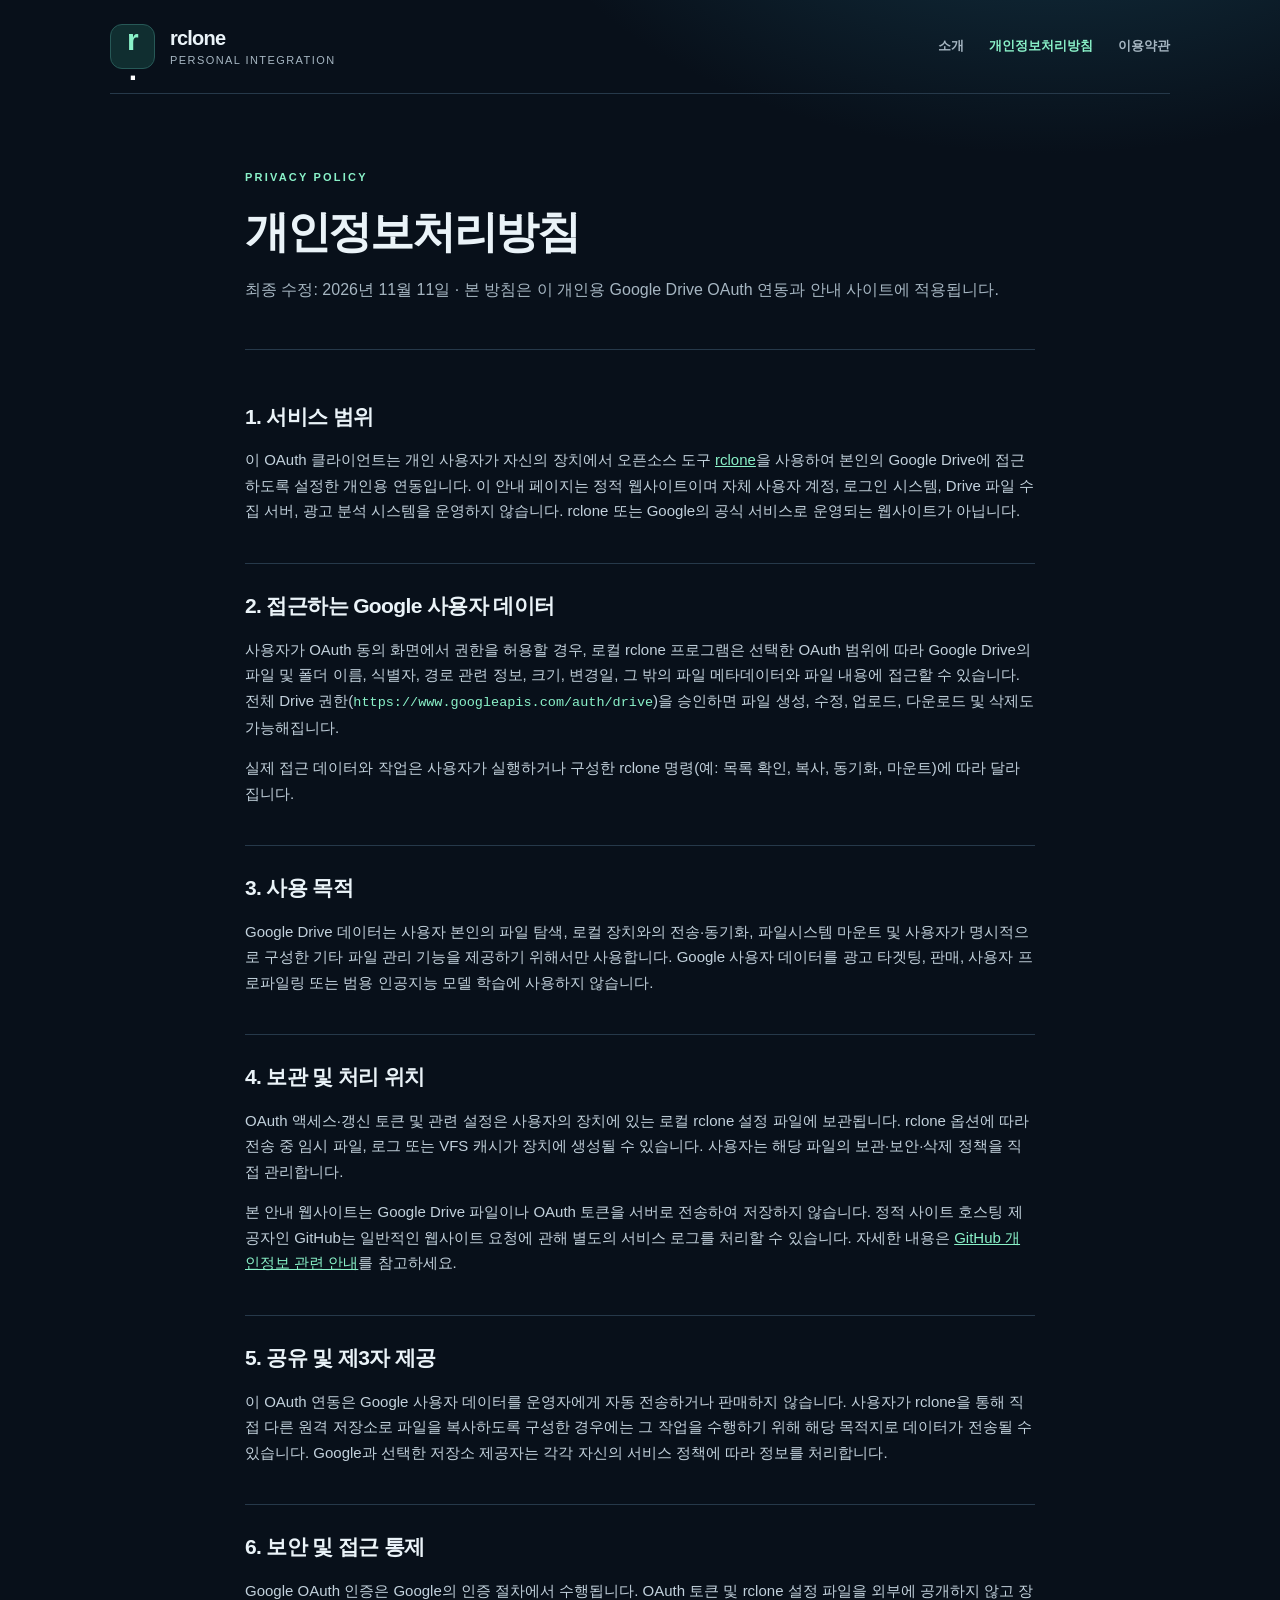
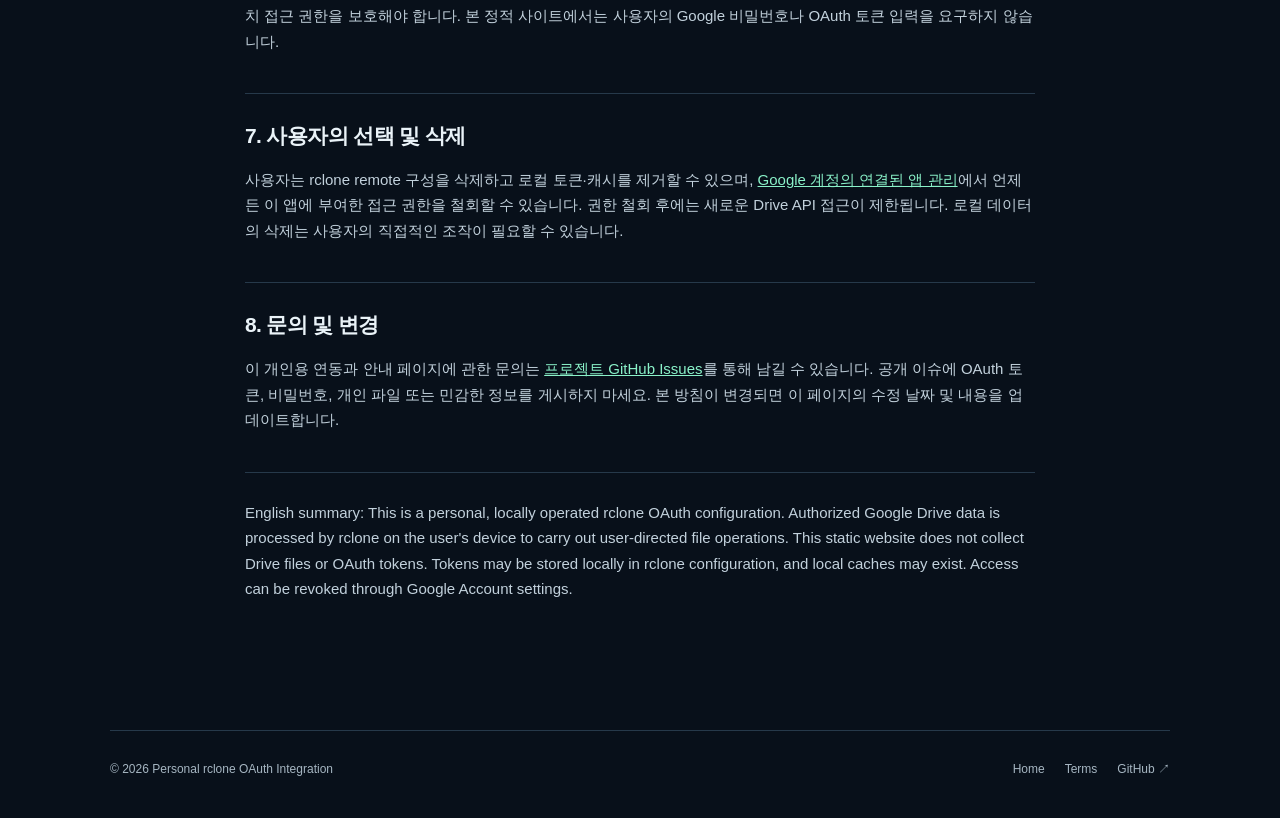
==== privacy.html @ 4a531f1f "Publish clear Google API privacy policy" ====
<!doctype html>
<html lang="ko">
<head>
  <meta charset="utf-8">
  <meta name="viewport" content="width=device-width, initial-scale=1">
  <meta name="color-scheme" content="dark light">
  <meta name="description" content="개인 rclone Google Drive OAuth 연동의 개인정보처리방침">
  <title>개인정보처리방침 | rclone Personal Integration</title>
  <link rel="stylesheet" href="./style.css">
</head>
<body>
<div class="site-shell">
  <header class="site-header">
    <a class="brand" href="./" aria-label="홈으로"><span class="brand-mark" aria-hidden="true">r<span class="brand-dot">.</span></span><span>rclone <small>personal integration</small></span></a>
    <nav aria-label="주 메뉴"><a href="./">소개</a><a class="active" aria-current="page" href="./privacy.html">개인정보처리방침</a><a href="./terms.html">이용약관</a></nav>
  </header>
  <main class="legal-page">
    <div class="legal-heading">
      <span class="section-index">PRIVACY POLICY</span>
      <h1>개인정보처리방침</h1>
      <p>최종 수정: 2026년 11월 11일 · 본 방침은 이 개인용 Google Drive OAuth 연동과 안내 사이트에 적용됩니다.</p>
    </div>
    <div class="legal-body">
      <section>
        <h2>1. 서비스 범위</h2>
        <p>이 OAuth 클라이언트는 개인 사용자가 자신의 장치에서 오픈소스 도구 <a href="https://rclone.org/" target="_blank" rel="noopener noreferrer">rclone</a>을 사용하여 본인의 Google Drive에 접근하도록 설정한 개인용 연동입니다. 이 안내 페이지는 정적 웹사이트이며 자체 사용자 계정, 로그인 시스템, Drive 파일 수집 서버, 광고 분석 시스템을 운영하지 않습니다. rclone 또는 Google의 공식 서비스로 운영되는 웹사이트가 아닙니다.</p>
      </section>
      <section>
        <h2>2. 접근하는 Google 사용자 데이터</h2>
        <p>사용자가 OAuth 동의 화면에서 권한을 허용할 경우, 로컬 rclone 프로그램은 선택한 OAuth 범위에 따라 Google Drive의 파일 및 폴더 이름, 식별자, 경로 관련 정보, 크기, 변경일, 그 밖의 파일 메타데이터와 파일 내용에 접근할 수 있습니다. 전체 Drive 권한(<code>https://www.googleapis.com/auth/drive</code>)을 승인하면 파일 생성, 수정, 업로드, 다운로드 및 삭제도 가능해집니다.</p>
        <p>실제 접근 데이터와 작업은 사용자가 실행하거나 구성한 rclone 명령(예: 목록 확인, 복사, 동기화, 마운트)에 따라 달라집니다.</p>
      </section>
      <section>
        <h2>3. 사용 목적</h2>
        <p>Google Drive 데이터는 사용자 본인의 파일 탐색, 로컬 장치와의 전송·동기화, 파일시스템 마운트 및 사용자가 명시적으로 구성한 기타 파일 관리 기능을 제공하기 위해서만 사용합니다. Google 사용자 데이터를 광고 타겟팅, 판매, 사용자 프로파일링 또는 범용 인공지능 모델 학습에 사용하지 않습니다.</p>
      </section>
      <section>
        <h2>4. 보관 및 처리 위치</h2>
        <p>OAuth 액세스·갱신 토큰 및 관련 설정은 사용자의 장치에 있는 로컬 rclone 설정 파일에 보관됩니다. rclone 옵션에 따라 전송 중 임시 파일, 로그 또는 VFS 캐시가 장치에 생성될 수 있습니다. 사용자는 해당 파일의 보관·보안·삭제 정책을 직접 관리합니다.</p>
        <p>본 안내 웹사이트는 Google Drive 파일이나 OAuth 토큰을 서버로 전송하여 저장하지 않습니다. 정적 사이트 호스팅 제공자인 GitHub는 일반적인 웹사이트 요청에 관해 별도의 서비스 로그를 처리할 수 있습니다. 자세한 내용은 <a href="https://docs.github.com/en/site-policy/privacy-policies/github-general-privacy-statement" target="_blank" rel="noopener noreferrer">GitHub 개인정보 관련 안내</a>를 참고하세요.</p>
      </section>
      <section>
        <h2>5. 공유 및 제3자 제공</h2>
        <p>이 OAuth 연동은 Google 사용자 데이터를 운영자에게 자동 전송하거나 판매하지 않습니다. 사용자가 rclone을 통해 직접 다른 원격 저장소로 파일을 복사하도록 구성한 경우에는 그 작업을 수행하기 위해 해당 목적지로 데이터가 전송될 수 있습니다. Google과 선택한 저장소 제공자는 각각 자신의 서비스 정책에 따라 정보를 처리합니다.</p>
      </section>
      <section>
        <h2>6. 보안 및 접근 통제</h2>
        <p>Google OAuth 인증은 Google의 인증 절차에서 수행됩니다. OAuth 토큰 및 rclone 설정 파일을 외부에 공개하지 않고 장치 접근 권한을 보호해야 합니다. 본 정적 사이트에서는 사용자의 Google 비밀번호나 OAuth 토큰 입력을 요구하지 않습니다.</p>
      </section>
      <section>
        <h2>7. 사용자의 선택 및 삭제</h2>
        <p>사용자는 rclone remote 구성을 삭제하고 로컬 토큰·캐시를 제거할 수 있으며, <a href="https://myaccount.google.com/permissions" target="_blank" rel="noopener noreferrer">Google 계정의 연결된 앱 관리</a>에서 언제든 이 앱에 부여한 접근 권한을 철회할 수 있습니다. 권한 철회 후에는 새로운 Drive API 접근이 제한됩니다. 로컬 데이터의 삭제는 사용자의 직접적인 조작이 필요할 수 있습니다.</p>
      </section>
      <section>
        <h2>8. 문의 및 변경</h2>
        <p>이 개인용 연동과 안내 페이지에 관한 문의는 <a href="https://github.com/op06072/rclone-oauth-site/issues" target="_blank" rel="noopener noreferrer">프로젝트 GitHub Issues</a>를 통해 남길 수 있습니다. 공개 이슈에 OAuth 토큰, 비밀번호, 개인 파일 또는 민감한 정보를 게시하지 마세요. 본 방침이 변경되면 이 페이지의 수정 날짜 및 내용을 업데이트합니다.</p>
      </section>
      <p class="legal-footnote">English summary: This is a personal, locally operated rclone OAuth configuration. Authorized Google Drive data is processed by rclone on the user's device to carry out user-directed file operations. This static website does not collect Drive files or OAuth tokens. Tokens may be stored locally in rclone configuration, and local caches may exist. Access can be revoked through Google Account settings.</p>
    </div>
  </main>
  <footer class="site-footer"><span>© 2026 Personal rclone OAuth Integration</span><div><a href="./">Home</a><a href="./terms.html">Terms</a><a href="https://github.com/op06072/rclone-oauth-site" target="_blank" rel="noopener noreferrer">GitHub ↗</a></div></footer>
</div>
</body>
</html>
---- style.css ----
:root {
  font-family: -apple-system, BlinkMacSystemFont, "Segoe UI", "Noto Sans KR", "Apple SD Gothic Neo", sans-serif;
  color-scheme: dark;
  --bg: #08101a;
  --surface: #101d2a;
  --surface-2: #152434;
  --text: #eaf3f8;
  --muted: #a6b6c2;
  --line: #26394a;
  --accent: #8af2c9;
  --accent-dark: #0b362c;
}
* { box-sizing: border-box; }
html { scroll-behavior: smooth; }
body { margin: 0; background: radial-gradient(900px 560px at 82% -8%, #15394a 0%, transparent 62%), var(--bg); color: var(--text); line-height: 1.7; }
a { color: inherit; }
a:hover { color: var(--accent); }
a:focus-visible { outline: 2px solid var(--accent); outline-offset: 4px; border-radius: 4px; }
.site-shell { max-width: 1120px; padding: 0 30px; margin: auto; }
.site-header { min-height: 94px; display: flex; gap: 24px; justify-content: space-between; align-items: center; border-bottom: 1px solid var(--line); }
.brand { display: flex; align-items: center; gap: 15px; font-weight: 700; font-size: 20px; text-decoration: none; letter-spacing: -.04em; line-height: 1.3; }
.brand small { display: block; font-size: 11px; font-weight: 500; color: var(--muted); letter-spacing: .13em; text-transform: uppercase; margin-top: 2px; }
.brand-mark { display: grid; place-items: center; width: 45px; height: 45px; color: var(--accent); background: #102e30; border: 1px solid #275957; border-radius: 12px; font-size: 30px; line-height: 1; font-weight: 800; }
.brand-dot { color: #fff; }
nav { display: flex; gap: 25px; flex-wrap: wrap; }
nav a { text-decoration: none; font-size: 13px; font-weight: 600; color: var(--muted); }
nav a.active { color: var(--accent); }
.hero { padding: 105px 0 96px; max-width: 790px; }
.eyebrow, .section-index { font-size: 11px; font-weight: 750; letter-spacing: .2em; color: var(--accent); }
.eyebrow { display: flex; align-items: center; gap: 10px; }
.status-dot { height: 7px; width: 7px; border-radius: 100%; background: var(--accent); box-shadow: 0 0 0 5px #78ecc21f; }
h1, h2, h3, p { margin-top: 0; }
h1 { font-size: clamp(49px, 8vw, 91px); line-height: 1.09; letter-spacing: -.072em; font-weight: 780; margin: 32px 0; }
h1 em { font-style: normal; color: var(--accent); }
.lead { max-width: 690px; font-size: clamp(17px, 2vw, 20px); color: #c4d3dd; line-height: 1.9; }
.lead strong { color: #fff; }
.hero-actions { display: flex; gap: 12px; flex-wrap: wrap; margin-top: 34px; }
.btn { display: inline-flex; align-items: center; justify-content: center; gap: 17px; min-height: 49px; padding: 12px 21px; border-radius: 10px; border: 1px solid var(--line); font-weight: 700; font-size: 13px; text-decoration: none; transition: transform .15s, border-color .15s; }
.btn:hover { transform: translateY(-2px); }
.btn.primary { color: #0d3029; background: var(--accent); border-color: var(--accent); }
.btn.primary:hover { color: #0d3029; background: #a7f8d8; }
.btn.secondary { color: var(--text); background: #142330; }
.btn.secondary:hover { color: var(--accent); border-color: #446778; }
.subtle, .fine-print { font-size: 12px; color: var(--muted); line-height: 1.9; }
.subtle { max-width: 720px; margin-top: 27px; }
.section { padding: 76px 0; border-top: 1px solid var(--line); }
.section-heading { margin-bottom: 32px; }
.section-heading h2, .end-panel h2, .legal-heading h1 { font-size: clamp(28px, 4.2vw, 44px); line-height: 1.28; letter-spacing: -.052em; margin: 15px 0; }
.section-heading p { color: var(--muted); margin-bottom: 0; }
.feature-grid { display: grid; grid-template-columns: repeat(3, minmax(0,1fr)); gap: 16px; }
.feature { border: 1px solid var(--line); border-radius: 15px; background: linear-gradient(145deg, #162838, #0e1b28); padding: 29px 25px; min-height: 220px; }
.feature-icon { font-size: 12px; color: var(--accent); font-weight: 750; letter-spacing: .13em; }
.feature h3 { margin: 32px 0 10px; font-size: 21px; }
.feature p { margin: 0; color: var(--muted); font-size: 14px; }
.process { display: flex; align-items: center; gap: 22px; margin-bottom: 22px; }
.process-item { flex: 1; padding: 27px; border-radius: 13px; background: var(--surface); border: 1px solid var(--line); }
.process-item span { color: var(--accent); font-size: 12px; font-weight: 750; }
.process-item strong { display: block; margin-top: 7px; font-size: 18px; }
.process-item small { display: block; color: var(--muted); margin-top: 6px; font-size: 12px; }
.process-arrow { color: var(--accent); font-size: 25px; }
.notice { padding: 23px 27px; border: 1px solid #2e5e55; background: linear-gradient(130deg, #102b2a, #10232c); border-radius: 12px; }
.notice strong { color: var(--accent); font-size: 14px; }
.notice p { color: #c3d4da; margin: 7px 0 0; font-size: 14px; }
.permission-row { display: flex; gap: 35px; align-items: flex-start; justify-content: space-between; border: 1px solid var(--line); border-radius: 14px; padding: 28px; background: var(--surface); }
.permission-row h3 { margin-bottom: 7px; }
.permission-row p { font-size: 14px; color: var(--muted); margin-bottom: 0; max-width: 680px; }
code { font-family: ui-monospace, SFMono-Regular, Consolas, monospace; font-size: .9em; overflow-wrap: anywhere; color: var(--accent); }
.tag { white-space: nowrap; font-size: 11px; font-weight: 750; color: var(--accent); border: 1px solid #356052; background: var(--accent-dark); padding: 6px 11px; border-radius: 99px; }
.fine-print { margin: 15px 0 0; }
.end-panel { display: flex; justify-content: space-between; align-items: center; gap: 32px; padding: 44px 48px; border-radius: 18px; background: linear-gradient(110deg, #173d3d, #142b36); border: 1px solid #315e57; margin: 40px 0 85px; }
.end-panel h2 { font-size: clamp(26px, 3.5vw, 36px); }
.end-panel p { color: #b6cfce; max-width: 540px; margin: 0; font-size: 14px; }
.site-footer { display: flex; justify-content: space-between; gap: 20px; flex-wrap: wrap; border-top: 1px solid var(--line); padding: 28px 0 40px; color: var(--muted); font-size: 12px; }
.site-footer div { display: flex; gap: 20px; }
.site-footer a { text-decoration: none; }
.legal-page { padding: 68px 0 88px; max-width: 790px; margin: auto; }
.legal-heading { padding-bottom: 30px; border-bottom: 1px solid var(--line); }
.legal-heading p { color: var(--muted); }
.legal-body { padding: 25px 0; }
.legal-body section { padding: 24px 0; border-bottom: 1px solid var(--line); }
.legal-body h2 { font-size: 21px; letter-spacing: -.03em; margin-bottom: 13px; }
.legal-body p, .legal-body li { color: #c2d1dc; font-size: 15px; }
.legal-body ul { padding-left: 21px; }
.legal-body li + li { margin-top: 7px; }
.legal-body a { color: var(--accent); }
.legal-footnote { font-size: 12px; color: var(--muted); margin-top: 27px; }
@media (max-width: 760px) {
  .site-shell { padding: 0 20px; }
  .site-header { align-items: flex-start; flex-direction: column; padding: 22px 0; gap: 18px; }
  nav { gap: 16px; }
  .hero { padding: 75px 0 70px; }
  h1 { margin: 25px 0; }
  .feature-grid { grid-template-columns: 1fr; }
  .feature { min-height: auto; }
  .feature h3 { margin-top: 23px; }
  .section { padding: 58px 0; }
  .process { flex-direction: column; gap: 10px; }
  .process-item { width: 100%; }
  .process-arrow { transform: rotate(90deg); }
  .permission-row { flex-direction: column; gap: 14px; }
  .end-panel { padding: 27px; flex-direction: column; align-items: flex-start; margin-bottom: 55px; }
  .legal-page { padding-top: 40px; }
}
@media (prefers-reduced-motion: reduce) {
  html { scroll-behavior: auto; }
  .btn { transition: none; }
}
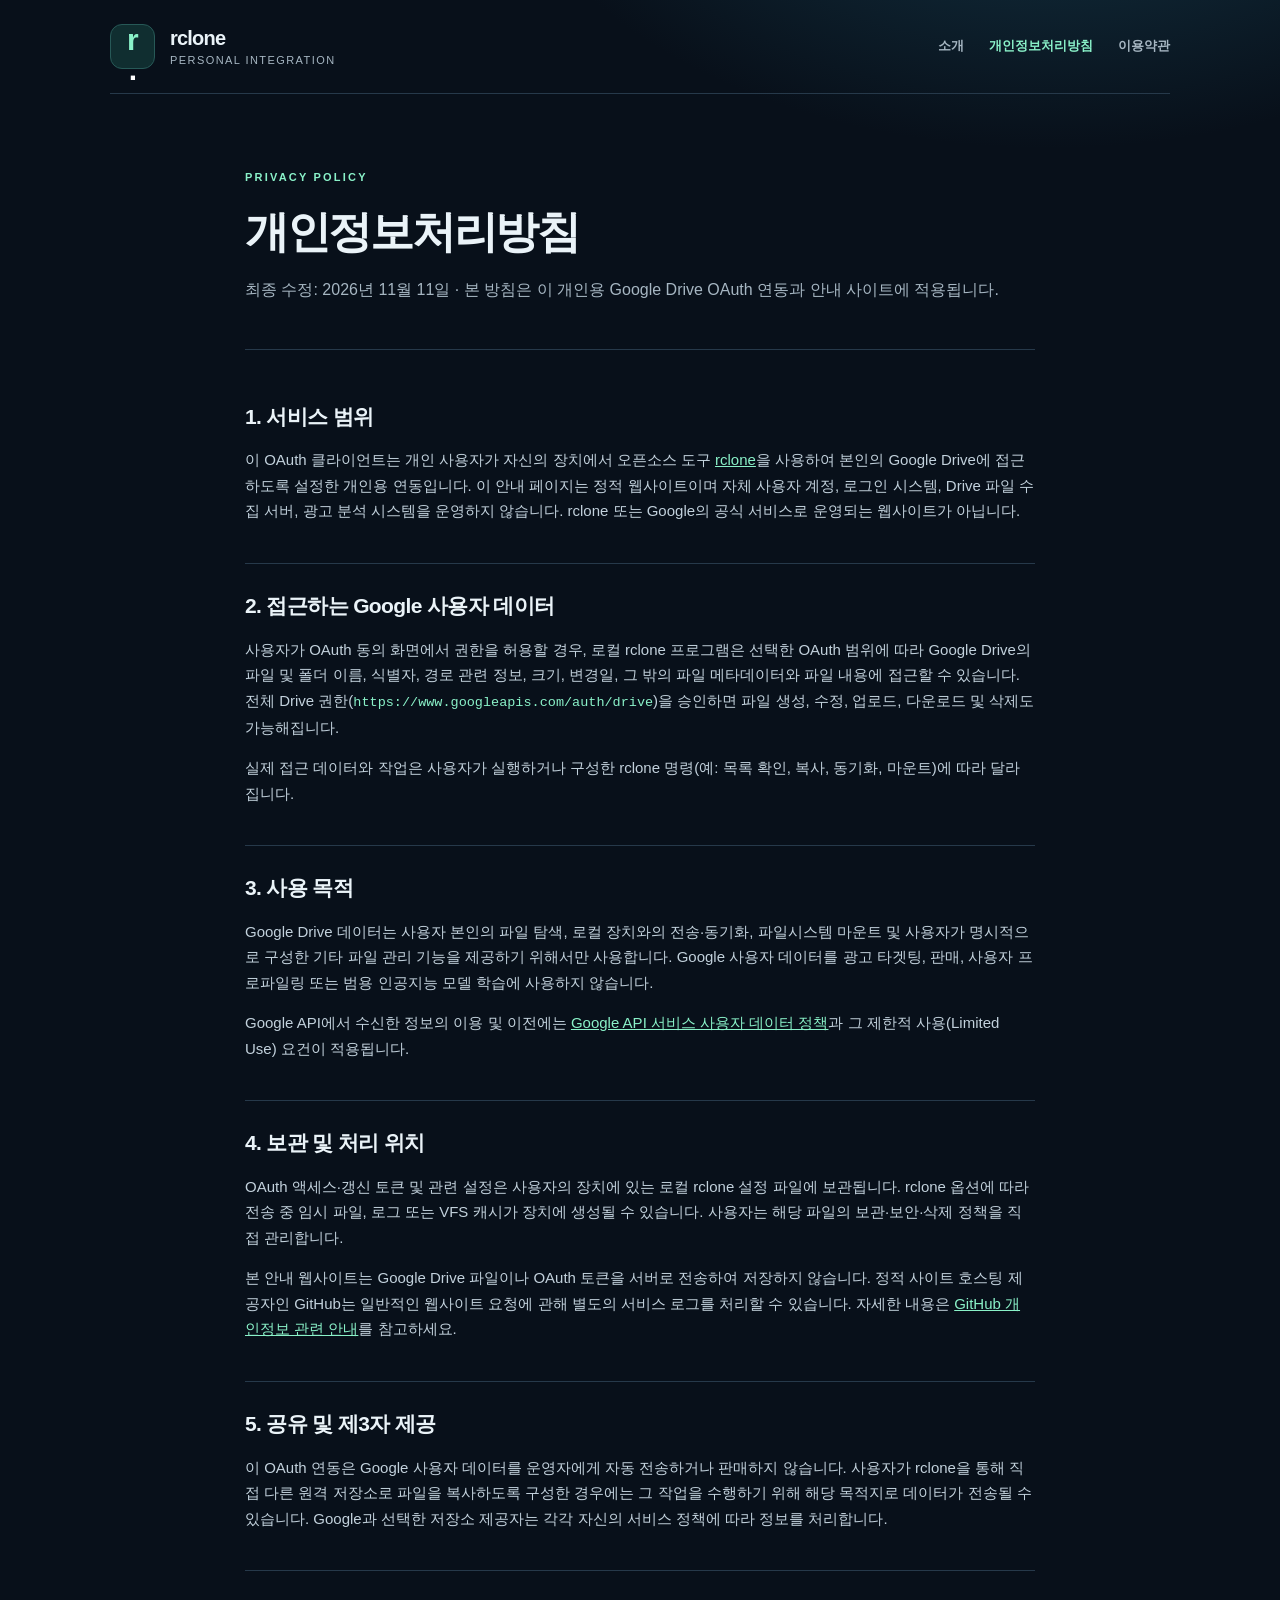
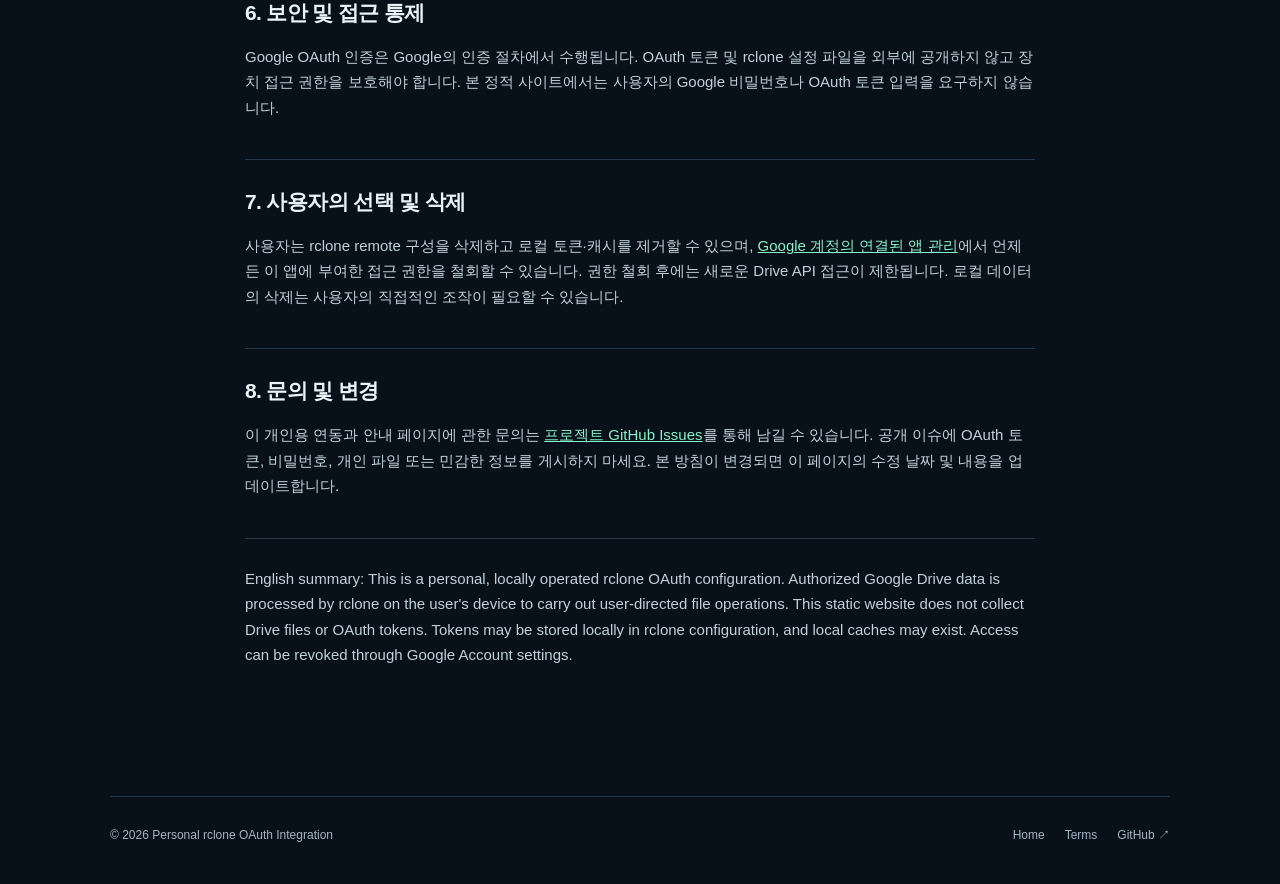
==== commit 912b03cc: "Clarify Google API Limited Use policy" ====
--- a/privacy.html
+++ b/privacy.html
@@ -33,6 +33,7 @@
       <section>
         <h2>3. 사용 목적</h2>
         <p>Google Drive 데이터는 사용자 본인의 파일 탐색, 로컬 장치와의 전송·동기화, 파일시스템 마운트 및 사용자가 명시적으로 구성한 기타 파일 관리 기능을 제공하기 위해서만 사용합니다. Google 사용자 데이터를 광고 타겟팅, 판매, 사용자 프로파일링 또는 범용 인공지능 모델 학습에 사용하지 않습니다.</p>
+        <p>Google API에서 수신한 정보의 이용 및 이전에는 <a href="https://developers.google.com/terms/api-services-user-data-policy" target="_blank" rel="noopener noreferrer">Google API 서비스 사용자 데이터 정책</a>과 그 제한적 사용(Limited Use) 요건이 적용됩니다.</p>
       </section>
       <section>
         <h2>4. 보관 및 처리 위치</h2>
